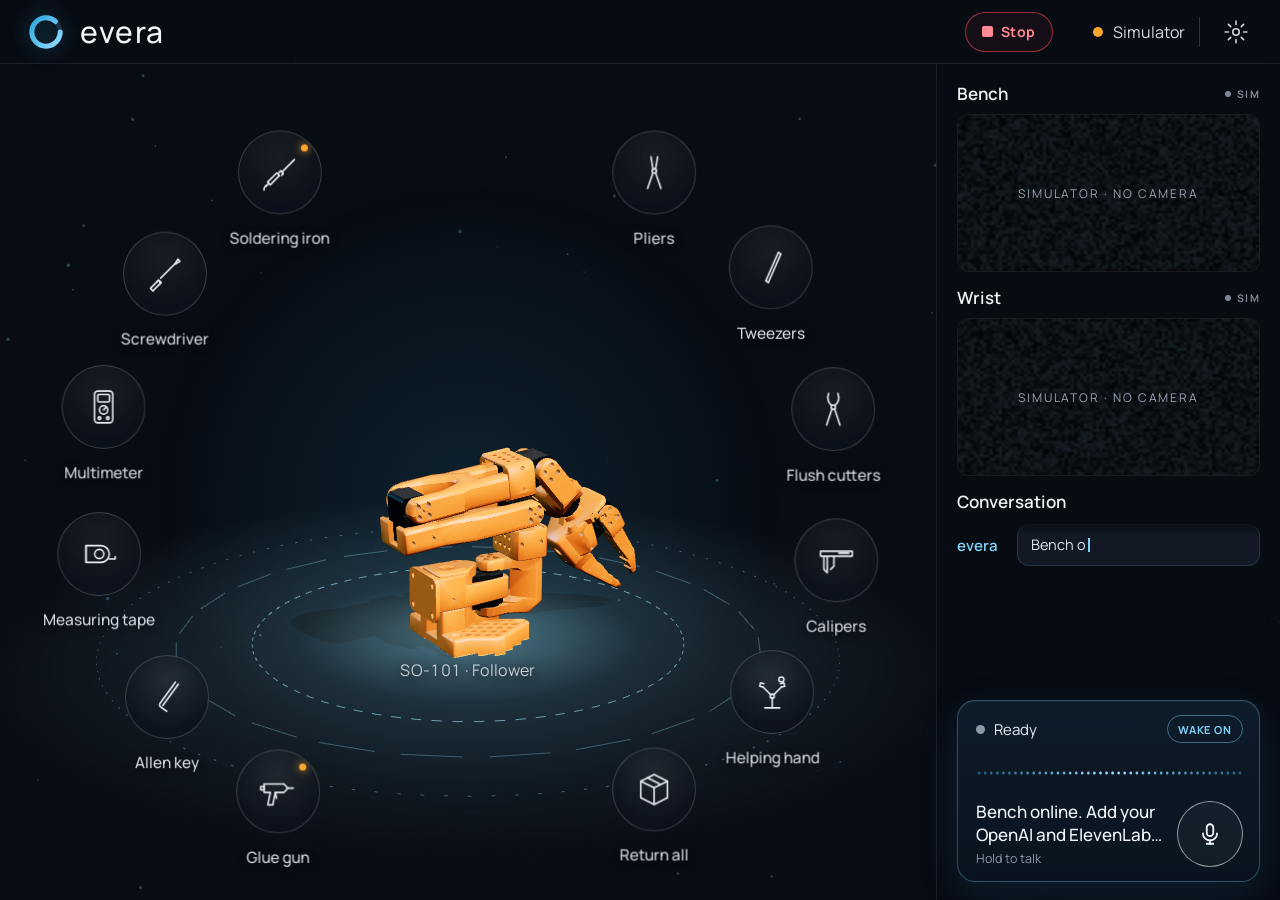
==== evera/index.html @ a0a50d76 "Add evera iPad control app and serve it from the dashboard - evera/: JARVIS-style iPad web app (3D S" ====
<!doctype html>
<html lang="en">
<head>
<meta charset="utf-8">
<meta name="viewport" content="width=device-width,initial-scale=1,maximum-scale=1,user-scalable=no,viewport-fit=cover">
<meta name="apple-mobile-web-app-capable" content="yes">
<meta name="mobile-web-app-capable" content="yes">
<meta name="apple-mobile-web-app-status-bar-style" content="black-translucent">
<meta name="apple-mobile-web-app-title" content="evera">
<meta name="theme-color" content="#080C13">
<link rel="manifest" href="manifest.json">
<link rel="apple-touch-icon" href="icon-180.png">
<link rel="icon" href="icon-180.png">
<title>evera</title>
<link rel="preconnect" href="https://fonts.googleapis.com">
<link href="https://fonts.googleapis.com/css2?family=Manrope:wght@400;500;600;700&display=swap" rel="stylesheet">
<link rel="stylesheet" href="app.css">
<script type="importmap">{"imports":{"three":"./vendor/three/three.module.js","three/addons/":"./vendor/three/addons/"}}</script>
</head>
<body>
<canvas id="bg" aria-hidden="true"></canvas>

<div id="app">
  <header>
    <div class="brand">
      <svg class="logo" id="logo" viewBox="0 0 48 48" aria-hidden="true">
        <defs><linearGradient id="lg-ring" x1="0" y1="0" x2="1" y2="1"><stop offset="0" stop-color="#2FA6E0"/><stop offset="1" stop-color="#8FDDFF"/></linearGradient></defs>
        <circle cx="24" cy="24" r="17" fill="none" stroke="rgba(127,211,247,.14)" stroke-width="6"/>
        <circle class="logo-arc" cx="24" cy="24" r="17" fill="none" stroke="url(#lg-ring)" stroke-width="6" stroke-linecap="round" stroke-dasharray="92 15"/>
      </svg>
      <span class="word">evera</span>
    </div>
    <div class="hright">
      <div id="runpill" class="runpill" aria-live="polite"><span class="rp-dot"></span><span id="runtext"></span></div>
      <button id="hstop" class="hstop" aria-label="Emergency stop"><span class="sq"></span>Stop</button>
      <div class="conn" id="conn"><span class="dot"></span><span id="conntext">Connecting</span></div>
      <div class="vsep"></div>
      <button id="gear" class="iconbtn" aria-label="Settings"></button>
    </div>
  </header>

  <main>
    <section id="stage">
      <canvas id="arm"></canvas>
      <svg id="links" aria-hidden="true">
        <defs>
          <linearGradient id="lg-link" gradientUnits="userSpaceOnUse" x1="0" y1="0" x2="1" y2="0"><stop offset="0" class="ls0"/><stop offset="1" class="ls1"/></linearGradient>
          <filter id="glow" x="-50%" y="-50%" width="200%" height="200%"><feGaussianBlur stdDeviation="3" result="b"/><feMerge><feMergeNode in="b"/><feMergeNode in="SourceGraphic"/></feMerge></filter>
        </defs>
        <path id="link-glow" fill="none" stroke-width="6" stroke-linecap="round"/>
        <path id="link-path" fill="none" stroke="url(#lg-link)" stroke-width="1.6" stroke-dasharray="3 7" stroke-linecap="round"/>
        <g id="link-dots" filter="url(#glow)"></g>
        <g id="target" filter="url(#glow)"><circle r="7" fill="none" stroke-width="1.5"/><circle r="2.5"/></g>
      </svg>
      <div id="tools"></div>
      <div id="modes"></div>
      <div id="armlabel" class="armlabel">SO-101 · Follower</div>
      <button id="bigstop" class="bigstop" aria-label="Emergency stop"><span class="sq"></span>STOP</button>
      <div id="armload" class="armload"><div class="al-ring"></div><span id="armpct">Loading arm</span></div>
    </section>

    <aside>
      <div class="sect">
        <div class="stitle">Bench <span class="live" id="live-top">LIVE</span></div>
        <button class="feed" data-cam="top" aria-label="Expand bench camera"><img alt=""><canvas class="noise"></canvas><span class="nosig">No signal</span><span class="scan"></span></button>
      </div>
      <div class="sect">
        <div class="stitle">Wrist <span class="live" id="live-wrist">LIVE</span></div>
        <button class="feed" data-cam="wrist" aria-label="Expand wrist camera"><img alt=""><canvas class="noise"></canvas><span class="nosig">No signal</span><span class="scan"></span></button>
      </div>
      <div class="stitle convo-title">Conversation</div>
      <div id="convo" aria-live="polite"></div>
      <div id="vc" class="vc idle">
        <div class="vhead"><span class="vdot"></span><span id="vstate">Ready</span><button id="wakebtn" class="wakebtn" aria-label="Toggle wake word"></button></div>
        <canvas id="wave" aria-hidden="true"></canvas>
        <div class="vfoot">
          <div class="vtexts"><div id="vtext" class="vtext"></div><div id="vhint" class="vhint">Hold to talk</div></div>
          <button id="mic" class="mic" aria-label="Hold to talk to evera"></button>
        </div>
      </div>
    </aside>
  </main>
</div>

<div id="sheet" class="sheet" aria-hidden="true">
  <div class="sheet-card" role="dialog" aria-label="Settings">
    <div class="sh-head"><span>Settings</span><button id="sh-close" class="iconbtn" aria-label="Close settings"></button></div>
    <div class="sh-body">
      <div class="sh-group">Brain · OpenAI</div>
      <label>API key<input id="s-openaiKey" type="password" autocomplete="off" placeholder="sk-…"></label>
      <label>Chat model<input id="s-openaiModel" list="dl-models" autocomplete="off"></label>
      <datalist id="dl-models"><option value="gpt-4.1-mini"><option value="gpt-4o-mini"><option value="gpt-4.1"><option value="gpt-5-mini"></datalist>
      <label>Transcription model<input id="s-sttModel" list="dl-stt" autocomplete="off"></label>
      <datalist id="dl-stt"><option value="gpt-4o-mini-transcribe"><option value="gpt-4o-transcribe"><option value="whisper-1"></datalist>
      <div class="sh-group">Voice · ElevenLabs</div>
      <label>API key<input id="s-elevenKey" type="password" autocomplete="off" placeholder="xi-…"></label>
      <label>Voice ID<input id="s-elevenVoice" autocomplete="off"></label>
      <label>Model<input id="s-elevenModel" autocomplete="off"></label>
      <label class="row">Wake word “evera”<input id="s-wake" type="checkbox"></label>
      <div class="sh-group">Robot</div>
      <label>Link<select id="s-link"><option value="auto">Auto (simulate when the arm is offline)</option><option value="real">Real arm only</option><option value="sim">Simulator</option></select></label>
      <label>Dashboard URL<input id="s-backend" autocomplete="off" placeholder="blank = this server"></label>
      <div class="sh-btns"><button id="s-test" class="pill">Test voice</button><button id="s-view" class="pill">Reset 3D view</button></div>
      <div id="s-diag" class="diag"></div>
      <p class="fine">Keys stay on this iPad (browser storage). They are never in the code.</p>
    </div>
  </div>
</div>

<div id="lightbox" class="lightbox" aria-hidden="true"><img alt=""><span class="lb-title"></span></div>
<div id="toasts"></div>

<div id="boot">
  <svg class="boot-ring" viewBox="0 0 120 120" aria-hidden="true">
    <circle cx="60" cy="60" r="44" fill="none" stroke="rgba(127,211,247,.12)" stroke-width="12"/>
    <circle class="br-arc" cx="60" cy="60" r="44" fill="none" stroke="url(#lg-ring)" stroke-width="12" stroke-linecap="round"/>
    <circle class="br-orbit" cx="60" cy="60" r="56" fill="none" stroke="rgba(127,211,247,.35)" stroke-width="1" stroke-dasharray="2 6"/>
  </svg>
  <div class="boot-word" id="bootword">evera</div>
  <div class="boot-lines" id="bootlines"></div>
  <div class="boot-skip">tap to skip</div>
</div>

<div id="rotate"><div>Rotate your iPad to landscape</div></div>

<script type="module" src="app.js"></script>
</body>
</html>
---- evera/app.css ----
:root {
  --bg: #080c13;
  --panel: #0e141d;
  --panel2: #121a25;
  --line: rgba(255, 255, 255, 0.08);
  --line2: rgba(255, 255, 255, 0.16);
  --text: #e9eef4;
  --dim: #8d98a8;
  --cyan: #7fd3f7;
  --cyan2: #2fa6e0;
  --green: #2bd46f;
  --red: #ff4b5c;
  --amber: #ffa630;
  --acc: var(--cyan);
  --acc2: var(--cyan2);
  --font: 'Manrope', -apple-system, 'SF Pro Display', 'Helvetica Neue', sans-serif;
}
body.hot { --acc: #ffb54d; --acc2: #ff8a1f; }

* { box-sizing: border-box; }
html, body {
  margin: 0; height: 100%; overflow: hidden; background: var(--bg); color: var(--text);
  font-family: var(--font); -webkit-font-smoothing: antialiased;
  -webkit-user-select: none; user-select: none; -webkit-touch-callout: none;
  -webkit-tap-highlight-color: transparent; overscroll-behavior: none; touch-action: manipulation;
}
button { font: inherit; color: inherit; cursor: pointer; -webkit-tap-highlight-color: transparent; }
input, select { -webkit-user-select: text; user-select: text; }

#bg { position: fixed; inset: 0; width: 100%; height: 100%; z-index: 0; }
#app {
  position: fixed; inset: 0; z-index: 1; display: grid; grid-template-rows: 64px minmax(0, 1fr);
  padding: env(safe-area-inset-top) env(safe-area-inset-right) env(safe-area-inset-bottom) env(safe-area-inset-left);
}

/* ------------------------------------------------------------- header */
header {
  display: flex; align-items: center; justify-content: space-between; padding: 0 22px 0 26px;
  border-bottom: 1px solid var(--line); background: linear-gradient(180deg, rgba(8, 12, 19, 0.9), rgba(8, 12, 19, 0.55));
  backdrop-filter: blur(10px); -webkit-backdrop-filter: blur(10px);
}
.brand { display: flex; align-items: center; gap: 14px; }
.logo { width: 40px; height: 40px; filter: drop-shadow(0 0 10px rgba(47, 166, 224, 0.45)); }
.logo-arc { transform-origin: 24px 24px; animation: spin 9s linear infinite; }
body.v-thinking .logo-arc { animation-duration: 0.9s; }
body.v-listening .logo { animation: breathe 1.1s ease-in-out infinite; }
body.v-speaking .logo-arc { animation-duration: 2.2s; }
.word { font-size: 30px; font-weight: 500; letter-spacing: 0.05em; color: #f2f6fa; }

.hright { display: flex; align-items: center; gap: 14px; }
.conn { display: flex; align-items: center; gap: 10px; font-size: 16px; color: #d7dee7; min-width: 118px; justify-content: flex-end; }
.conn .dot, .rp-dot { width: 10px; height: 10px; border-radius: 50%; background: var(--dim); box-shadow: 0 0 0 0 rgba(43, 212, 111, 0.6); }
.conn.ok .dot { background: var(--green); animation: ping 2.4s ease-out infinite; }
.conn.sim .dot { background: var(--amber); }
.conn.off .dot { background: var(--red); }
.vsep { width: 1px; height: 30px; background: var(--line2); }
.iconbtn { width: 44px; height: 44px; border-radius: 12px; border: none; background: transparent; color: #c9d2dd; display: grid; place-items: center; transition: background 0.2s, transform 0.2s; }
.iconbtn:active { transform: scale(0.92); }
#gear svg { transition: transform 0.6s cubic-bezier(0.2, 0.9, 0.3, 1.2); }
#gear:active svg { transform: rotate(90deg); }

.runpill {
  display: flex; align-items: center; gap: 10px; height: 38px; padding: 0 16px; border-radius: 999px;
  border: 1px solid color-mix(in srgb, var(--acc) 55%, transparent); background: color-mix(in srgb, var(--acc) 10%, transparent);
  color: var(--acc); font-size: 14.5px; font-weight: 600; font-variant-numeric: tabular-nums;
  opacity: 0; transform: translateY(-6px) scale(0.96); pointer-events: none; transition: opacity 0.3s, transform 0.35s cubic-bezier(0.2, 0.9, 0.3, 1.3);
}
.runpill .rp-dot { background: var(--acc); animation: blink 1s steps(2) infinite; }
body.running .runpill { opacity: 1; transform: none; }
.hstop {
  display: flex; align-items: center; gap: 8px; height: 40px; padding: 0 16px; border-radius: 999px;
  border: 1.5px solid rgba(255, 75, 92, 0.55); background: rgba(255, 75, 92, 0.06); color: #ff8994; font-weight: 700; font-size: 14px; letter-spacing: 0.04em;
  transition: background 0.2s, color 0.2s, transform 0.15s, box-shadow 0.3s;
}
.hstop .sq, .bigstop .sq { width: 11px; height: 11px; border-radius: 2px; background: currentColor; }
body.running .hstop { background: var(--red); color: #fff; border-color: var(--red); box-shadow: 0 0 22px rgba(255, 75, 92, 0.5); }
.hstop:active { transform: scale(0.94); }

/* ------------------------------------------------------------- layout */
main { display: grid; grid-template-columns: minmax(0, 1fr) 344px; min-height: 0; }
#stage { position: relative; overflow: hidden; min-height: 0; }
#stage::before {
  content: ''; position: absolute; left: 50%; top: 52%; width: 720px; height: 720px; transform: translate(-50%, -50%);
  background: radial-gradient(circle, color-mix(in srgb, var(--acc2) 14%, transparent), transparent 62%); pointer-events: none; transition: background 1s;
}
#arm { position: absolute; inset: 0; width: 100%; height: 100%; display: block; touch-action: none; }
#links { position: absolute; inset: 0; width: 100%; height: 100%; pointer-events: none; overflow: visible; }
#links .ls0 { stop-color: var(--acc); stop-opacity: 0.95; }
#links .ls1 { stop-color: var(--acc); stop-opacity: 0.25; }
#link-glow { stroke: var(--acc); opacity: 0.12; }
#link-dots circle { fill: var(--acc); }
#target circle:first-child { stroke: var(--acc); }
#target circle:last-child { fill: var(--acc); }
#links { opacity: 0; transition: opacity 0.4s; }
#stage.has-sel #links { opacity: 1; }

/* ------------------------------------------------------------- tools */
#tools { position: absolute; inset: 0; pointer-events: none; }
.tool {
  position: absolute; left: 0; top: 0; width: 0; height: 0; padding: 0; border: none; background: none;
  pointer-events: auto; will-change: transform; opacity: 0;
}
.orb {
  position: absolute; left: 0; top: 0; width: 84px; height: 84px; transform: translate(-50%, -50%);
  border-radius: 50%; display: grid; place-items: center; color: #e6ecf3; overflow: hidden;
  border: 1.5px solid rgba(255, 255, 255, 0.2);
  background: radial-gradient(circle at 50% 30%, rgba(255, 255, 255, 0.07), rgba(13, 19, 28, 0.82) 70%);
  backdrop-filter: blur(6px); -webkit-backdrop-filter: blur(6px);
  transition: width 0.45s cubic-bezier(0.2, 0.9, 0.3, 1.35), height 0.45s cubic-bezier(0.2, 0.9, 0.3, 1.35), background 0.35s, color 0.35s, border-color 0.35s, box-shadow 0.45s, opacity 0.35s;
}
.orb svg.ic { position: relative; z-index: 1; transition: transform 0.45s cubic-bezier(0.2, 0.9, 0.3, 1.35); }
.tool:active .orb { box-shadow: 0 0 0 8px rgba(127, 211, 247, 0.08); }
.tool .label {
  position: absolute; left: 0; top: 54px; transform: translateX(-50%); white-space: nowrap;
  font-size: 15.5px; font-weight: 500; color: #d3dae3; transition: top 0.45s cubic-bezier(0.2, 0.9, 0.3, 1.35), color 0.3s, opacity 0.3s;
  text-shadow: 0 2px 10px rgba(0, 0, 0, 0.8);
}
#tools.has-sel .tool:not(.sel) .orb { opacity: 0.72; }
#tools.has-sel .tool:not(.sel) .label { opacity: 0.7; }
.tool.sel .orb {
  width: 110px; height: 110px; color: #07111d; border-color: transparent;
  background: radial-gradient(circle at 38% 28%, #e3f6ff, var(--acc) 52%, var(--acc2));
  box-shadow: 0 0 0 7px color-mix(in srgb, var(--acc) 13%, transparent), 0 0 60px color-mix(in srgb, var(--acc) 50%, transparent);
  animation: halo 2.6s ease-in-out infinite;
}
.tool.sel .orb svg.ic { transform: scale(1.12); }
.tool.sel .label { top: 66px; color: #fff; font-weight: 600; }
.tool.hot-tag .orb::after { content: ''; position: absolute; right: 13px; top: 13px; width: 7px; height: 7px; border-radius: 50%; background: var(--amber); box-shadow: 0 0 8px var(--amber); }
.tool.sel.hot-tag .orb::after { display: none; }
.prog { position: absolute; inset: -9px; width: calc(100% + 18px); height: calc(100% + 18px); transform: rotate(-90deg); pointer-events: none; overflow: visible; opacity: 0; transition: opacity 0.3s; }
.prog circle { fill: none; stroke: var(--acc); stroke-width: 3; stroke-linecap: round; filter: drop-shadow(0 0 6px var(--acc)); }
.tool.runningtool .prog { opacity: 1; }
.tool.runningtool .orb { overflow: visible; }
.ripple { position: absolute; border-radius: 50%; background: rgba(255, 255, 255, 0.35); transform: translate(-50%, -50%) scale(0); animation: ripple 0.65s ease-out forwards; pointer-events: none; }

/* mode chips */
#modes { position: absolute; left: 0; top: 0; display: flex; flex-direction: column; align-items: center; gap: 8px; pointer-events: none; will-change: transform; }
#modes.right { align-items: flex-end; }
.chip {
  display: flex; align-items: center; gap: 12px; min-height: 52px; padding: 8px 18px 8px 8px; border-radius: 999px; text-align: left;
  border: 1px solid var(--line2); background: rgba(12, 18, 27, 0.86); backdrop-filter: blur(12px); -webkit-backdrop-filter: blur(12px);
  opacity: 0; transform: translateY(-10px) scale(0.9); pointer-events: none;
  transition: opacity 0.3s, transform 0.42s cubic-bezier(0.2, 0.9, 0.3, 1.35), border-color 0.2s, background 0.2s;
  transition-delay: calc(var(--i) * 70ms);
}
#modes.show .chip { opacity: 1; transform: none; pointer-events: auto; }
.chip .pl { width: 36px; height: 36px; border-radius: 50%; display: grid; place-items: center; background: var(--acc); color: #07111d; flex: none; box-shadow: 0 0 18px color-mix(in srgb, var(--acc) 50%, transparent); }
.chip b { display: block; font-size: 15.5px; font-weight: 600; }
.chip small { display: block; font-size: 11.5px; color: var(--dim); margin-top: 1px; max-width: 168px; white-space: nowrap; overflow: hidden; text-overflow: ellipsis; }
.chip:active { transform: scale(0.96); background: rgba(30, 44, 60, 0.9); }

.armlabel {
  position: absolute; left: 0; top: 0; transform: translate(-50%, 0); font-size: 16px; color: #c4ccd6; white-space: nowrap; pointer-events: none;
  letter-spacing: 0.02em; text-shadow: 0 2px 12px rgba(0, 0, 0, 0.9); font-variant-numeric: tabular-nums;
}
body.running .armlabel { color: var(--acc); font-weight: 600; }
.bigstop {
  position: absolute; left: 50%; bottom: 22px; display: flex; align-items: center; gap: 12px; height: 60px; padding: 0 30px;
  border-radius: 999px; border: none; background: var(--red); color: #fff; font-weight: 800; font-size: 17px; letter-spacing: 0.16em;
  box-shadow: 0 10px 40px rgba(255, 75, 92, 0.45); opacity: 0; pointer-events: none; transform: translate(-50%, 30px) scale(0.9);
  transition: opacity 0.3s, transform 0.4s cubic-bezier(0.2, 0.9, 0.3, 1.35);
}
.bigstop::before { content: ''; position: absolute; inset: -6px; border-radius: inherit; border: 2px solid rgba(255, 75, 92, 0.5); animation: ring 1.6s ease-out infinite; }
body.running .bigstop { opacity: 1; pointer-events: auto; transform: translate(-50%, 0); }
.bigstop:active { transform: translate(-50%, 0) scale(0.95); }
.armload { position: absolute; left: 50%; top: 50%; transform: translate(-50%, -50%); display: flex; flex-direction: column; align-items: center; gap: 14px; color: var(--dim); font-size: 13px; letter-spacing: 0.14em; text-transform: uppercase; transition: opacity 0.5s; pointer-events: none; }
.al-ring { width: 54px; height: 54px; border-radius: 50%; border: 2px solid rgba(127, 211, 247, 0.15); border-top-color: var(--cyan); animation: spin 0.9s linear infinite; }
.armload.done { opacity: 0; }
body.flash #stage::after { content: ''; position: absolute; inset: 0; box-shadow: inset 0 0 120px rgba(255, 75, 92, 0.55); animation: fade 1.2s ease-out forwards; pointer-events: none; }

/* ------------------------------------------------------------- sidebar */
aside { border-left: 1px solid var(--line); padding: 16px 20px 18px; display: flex; flex-direction: column; min-height: 0; background: rgba(8, 12, 19, 0.55); backdrop-filter: blur(8px); -webkit-backdrop-filter: blur(8px); }
.stitle { display: flex; align-items: center; justify-content: space-between; font-size: 17px; font-weight: 600; color: #eef2f6; margin: 2px 0 9px; }
.sect { margin-bottom: 12px; }
.live { font-size: 10.5px; font-weight: 700; letter-spacing: 0.14em; color: var(--green); display: flex; align-items: center; gap: 6px; opacity: 0.9; }
.live::before { content: ''; width: 6px; height: 6px; border-radius: 50%; background: currentColor; animation: blink 1.4s steps(2) infinite; }
.live.off { color: var(--dim); }
.live.off::before { animation: none; }
.feed {
  position: relative; display: block; width: 100%; height: clamp(104px, 19vh, 158px); padding: 0; border-radius: 12px; overflow: hidden;
  border: 1px solid var(--line); background: #05080d;
}
.feed img { position: absolute; inset: 0; width: 100%; height: 100%; object-fit: cover; opacity: 0; transition: opacity 0.6s; }
.feed.ok img { opacity: 1; }
.feed .noise { position: absolute; inset: 0; width: 100%; height: 100%; opacity: 0.5; }
.feed.ok .noise, .feed.ok .nosig { display: none; }
.feed .nosig { position: absolute; inset: 0; display: grid; place-items: center; font-size: 12px; letter-spacing: 0.16em; text-transform: uppercase; color: #9aa5b4; }
.feed .scan { position: absolute; left: 0; right: 0; height: 30%; top: -30%; background: linear-gradient(180deg, transparent, rgba(127, 211, 247, 0.1), transparent); animation: scan 4s linear infinite; pointer-events: none; }
.feed:active { transform: scale(0.985); }
.convo-title { margin-top: 2px; }
#convo { flex: 1; min-height: 56px; overflow-y: auto; display: flex; flex-direction: column; gap: 9px; padding: 2px 0 10px; scrollbar-width: none; -webkit-mask-image: linear-gradient(180deg, transparent, #000 14px); mask-image: linear-gradient(180deg, transparent, #000 14px); }
#convo::-webkit-scrollbar { display: none; }
.msg { display: grid; grid-template-columns: 50px minmax(0, 1fr); align-items: center; gap: 10px; animation: msgin 0.45s cubic-bezier(0.2, 0.9, 0.3, 1.2) both; }
.msg .who { font-size: 15px; color: var(--dim); }
.msg.evera .who { color: var(--cyan); font-weight: 600; }
.msg.sys .who { color: var(--amber); }
.msg .bub { background: rgba(22, 30, 42, 0.85); border: 1px solid var(--line); border-radius: 12px; padding: 10px 13px; font-size: 14.5px; line-height: 1.38; color: #dde4ec; }
.msg.evera .bub { border-color: rgba(127, 211, 247, 0.16); }
.msg .caret { display: inline-block; width: 2px; height: 1em; background: var(--cyan); margin-left: 2px; vertical-align: -2px; animation: blink 0.8s steps(2) infinite; }

/* voice card */
.vc {
  position: relative; flex: none; border-radius: 18px; padding: 14px 16px 14px 18px; overflow: hidden;
  background: linear-gradient(180deg, rgba(19, 39, 58, 0.62), rgba(11, 21, 33, 0.85));
  border: 1px solid rgba(127, 211, 247, 0.3); box-shadow: 0 12px 40px rgba(47, 166, 224, 0.14), inset 0 1px 0 rgba(255, 255, 255, 0.05);
  transition: border-color 0.3s, box-shadow 0.4s;
}
.vc::before { content: ''; position: absolute; inset: 0; background: linear-gradient(110deg, transparent 30%, rgba(127, 211, 247, 0.12) 50%, transparent 70%); transform: translateX(-100%); pointer-events: none; }
.vc.thinking::before { animation: sweep 1.3s ease-in-out infinite; }
.vc.listening { border-color: rgba(127, 211, 247, 0.75); box-shadow: 0 0 0 4px rgba(127, 211, 247, 0.08), 0 14px 50px rgba(47, 166, 224, 0.35); }
.vc.speaking { border-color: rgba(127, 211, 247, 0.55); }
.vhead { display: flex; align-items: center; gap: 9px; font-size: 15px; color: #e6edf3; }
.vdot { width: 9px; height: 9px; border-radius: 50%; background: var(--dim); }
.vc.listening .vdot, .vc.speaking .vdot { background: var(--cyan); animation: ping 1.2s ease-out infinite; box-shadow: 0 0 0 0 rgba(127, 211, 247, 0.6); }
.vc.thinking .vdot { background: var(--cyan); animation: blink 0.6s steps(2) infinite; }
.wakebtn { margin-left: auto; height: 28px; padding: 0 10px; border-radius: 999px; border: 1px solid var(--line2); background: transparent; font-size: 11px; font-weight: 700; letter-spacing: 0.08em; color: var(--dim); }
.wakebtn.on { color: var(--cyan); border-color: rgba(127, 211, 247, 0.45); }
#wave { display: block; width: 100%; height: 44px; margin: 8px 0 6px; }
.vfoot { display: flex; align-items: center; gap: 12px; }
.vtexts { flex: 1; min-width: 0; }
.vtext { font-size: 17px; font-weight: 500; color: #f2f6fa; line-height: 1.3; display: -webkit-box; -webkit-line-clamp: 2; -webkit-box-orient: vertical; overflow: hidden; min-height: 22px; }
.vtext.ph { color: #9aa6b5; font-weight: 400; font-size: 15px; }
.vhint { font-size: 12.5px; color: var(--dim); margin-top: 4px; }
.mic {
  position: relative; flex: none; width: 66px; height: 66px; border-radius: 50%; border: 1.5px solid rgba(255, 255, 255, 0.55); background: rgba(255, 255, 255, 0.04);
  display: grid; place-items: center; color: #f4f8fb; transition: transform 0.2s cubic-bezier(0.2, 0.9, 0.3, 1.4), background 0.2s, border-color 0.2s, color 0.2s; touch-action: none;
}
.mic::after { content: ''; position: absolute; inset: -2px; border-radius: 50%; border: 2px solid var(--cyan); opacity: 0; }
.mic.held { transform: scale(1.08); background: var(--cyan); border-color: var(--cyan); color: #07111d; }
.mic.held::after { animation: ring 1.1s ease-out infinite; }

/* ------------------------------------------------------------- settings sheet */
.sheet { position: fixed; inset: 0; z-index: 20; background: rgba(3, 6, 10, 0.5); opacity: 0; pointer-events: none; transition: opacity 0.3s; }
.sheet.open { opacity: 1; pointer-events: auto; }
.sheet-card {
  position: absolute; right: 14px; top: 14px; bottom: 14px; width: min(430px, calc(100% - 28px)); border-radius: 22px; overflow: hidden;
  background: rgba(14, 20, 30, 0.92); border: 1px solid var(--line2); backdrop-filter: blur(20px); -webkit-backdrop-filter: blur(20px);
  transform: translateX(110%); transition: transform 0.45s cubic-bezier(0.2, 0.9, 0.3, 1.05); display: flex; flex-direction: column;
}
.sheet.open .sheet-card { transform: none; }
.sh-head { display: flex; align-items: center; justify-content: space-between; padding: 14px 12px 8px 22px; font-size: 20px; font-weight: 600; }
.sh-body { padding: 4px 22px 22px; overflow-y: auto; display: flex; flex-direction: column; gap: 10px; }
.sh-group { margin-top: 10px; font-size: 11px; letter-spacing: 0.16em; text-transform: uppercase; color: var(--cyan); font-weight: 700; }
.sh-body label { display: flex; flex-direction: column; gap: 6px; font-size: 13px; color: var(--dim); }
.sh-body label.row { flex-direction: row; align-items: center; justify-content: space-between; color: var(--text); font-size: 15px; min-height: 44px; }
.sh-body input:not([type='checkbox']), .sh-body select {
  height: 44px; border-radius: 11px; border: 1px solid var(--line2); background: rgba(5, 8, 13, 0.7); color: var(--text); padding: 0 12px; font: inherit; font-size: 15px; outline: none;
}
.sh-body input:focus, .sh-body select:focus { border-color: var(--cyan); }
.sh-body input[type='checkbox'] { width: 50px; height: 30px; appearance: none; -webkit-appearance: none; border-radius: 999px; background: #243142; position: relative; transition: background 0.2s; }
.sh-body input[type='checkbox']::after { content: ''; position: absolute; left: 3px; top: 3px; width: 24px; height: 24px; border-radius: 50%; background: #fff; transition: transform 0.25s cubic-bezier(0.2, 0.9, 0.3, 1.3); }
.sh-body input[type='checkbox']:checked { background: var(--cyan2); }
.sh-body input[type='checkbox']:checked::after { transform: translateX(20px); }
.sh-btns { display: flex; gap: 10px; margin-top: 8px; }
.pill { flex: 1; height: 46px; border-radius: 999px; border: 1px solid rgba(127, 211, 247, 0.4); background: rgba(127, 211, 247, 0.08); color: var(--cyan); font-weight: 600; }
.pill:active { transform: scale(0.97); }
.diag { font-size: 12.5px; color: var(--dim); line-height: 1.6; }
.diag b { color: var(--text); font-weight: 600; }
.fine { font-size: 12px; color: #6f7a89; margin: 4px 0 0; }

/* ------------------------------------------------------------- lightbox / toasts */
.lightbox { position: fixed; inset: 0; z-index: 25; background: rgba(3, 6, 10, 0.86); display: grid; place-items: center; opacity: 0; pointer-events: none; transition: opacity 0.3s; }
.lightbox.open { opacity: 1; pointer-events: auto; }
.lightbox img { width: min(86vw, 1000px); aspect-ratio: 4 / 3; max-height: 82vh; object-fit: contain; border-radius: 16px; border: 1px solid var(--line2); background: #000; transform: scale(0.9); transition: transform 0.45s cubic-bezier(0.2, 0.9, 0.3, 1.2); }
.lightbox.open img { transform: none; }
.lb-title { position: absolute; top: 24px; left: 30px; font-size: 18px; font-weight: 600; }
#toasts { position: fixed; top: 76px; left: 50%; transform: translateX(-50%); z-index: 30; display: flex; flex-direction: column; gap: 8px; align-items: center; pointer-events: none; }
.toast { padding: 11px 18px; border-radius: 999px; background: rgba(18, 26, 38, 0.95); border: 1px solid var(--line2); font-size: 14px; color: var(--text); box-shadow: 0 10px 30px rgba(0, 0, 0, 0.4); animation: toastin 0.4s cubic-bezier(0.2, 0.9, 0.3, 1.3) both; max-width: 640px; }
.toast.warn { border-color: rgba(255, 166, 48, 0.5); color: #ffd29a; }
.toast.err { border-color: rgba(255, 75, 92, 0.6); color: #ffb3ba; }
.toast.out { animation: toastout 0.3s ease-in forwards; }

/* ------------------------------------------------------------- boot + rotate */
#boot { position: fixed; inset: 0; z-index: 40; background: var(--bg); display: flex; flex-direction: column; align-items: center; justify-content: center; gap: 18px; transition: opacity 0.7s, transform 0.9s cubic-bezier(0.6, 0, 0.2, 1); }
#boot.gone { opacity: 0; transform: scale(1.06); pointer-events: none; }
.boot-ring { width: 128px; height: 128px; filter: drop-shadow(0 0 24px rgba(47, 166, 224, 0.5)); }
.br-arc { stroke-dasharray: 276; stroke-dashoffset: 276; transform-origin: 60px 60px; transform: rotate(-90deg); animation: draw 1.4s cubic-bezier(0.6, 0, 0.2, 1) forwards, spin 6s linear 1.4s infinite; }
.br-orbit { transform-origin: 60px 60px; animation: spin 14s linear infinite reverse; }
.boot-word { font-size: 46px; font-weight: 500; letter-spacing: 0.12em; color: #f2f6fa; min-height: 56px; }
.boot-word span { display: inline-block; opacity: 0; transform: translateY(10px); animation: letter 0.6s cubic-bezier(0.2, 0.9, 0.3, 1.3) forwards; }
.boot-lines { display: flex; flex-direction: column; gap: 6px; min-height: 76px; font-size: 13px; letter-spacing: 0.1em; color: var(--dim); text-transform: uppercase; align-items: center; }
.boot-lines div { animation: msgin 0.4s ease-out both; font-variant-numeric: tabular-nums; }
.boot-lines .ok { color: var(--cyan); }
.boot-skip { position: absolute; bottom: 28px; font-size: 12px; color: #4f5a69; letter-spacing: 0.12em; }
#rotate { display: none; }
@media (orientation: portrait) and (max-width: 1000px) {
  #rotate { display: grid; place-items: center; position: fixed; inset: 0; z-index: 50; background: var(--bg); font-size: 20px; color: var(--dim); }
}

@keyframes spin { to { transform: rotate(360deg); } }
@keyframes breathe { 50% { transform: scale(1.12); } }
@keyframes ping { 0% { box-shadow: 0 0 0 0 rgba(127, 211, 247, 0.55); } 100% { box-shadow: 0 0 0 10px rgba(127, 211, 247, 0); } }
@keyframes blink { 50% { opacity: 0.35; } }
@keyframes halo { 50% { box-shadow: 0 0 0 11px color-mix(in srgb, var(--acc) 9%, transparent), 0 0 80px color-mix(in srgb, var(--acc) 60%, transparent); } }
@keyframes ripple { to { transform: translate(-50%, -50%) scale(1); opacity: 0; } }
@keyframes ring { 0% { transform: scale(1); opacity: 0.9; } 100% { transform: scale(1.35); opacity: 0; } }
@keyframes fade { from { opacity: 1; } to { opacity: 0; } }
@keyframes scan { to { top: 100%; } }
@keyframes sweep { to { transform: translateX(100%); } }
@keyframes msgin { from { opacity: 0; transform: translateY(8px); } to { opacity: 1; transform: none; } }
@keyframes toastin { from { opacity: 0; transform: translateY(-10px) scale(0.95); } to { opacity: 1; transform: none; } }
@keyframes toastout { to { opacity: 0; transform: translateY(-8px); } }
@keyframes draw { to { stroke-dashoffset: 40; } }
@keyframes letter { to { opacity: 1; transform: none; } }
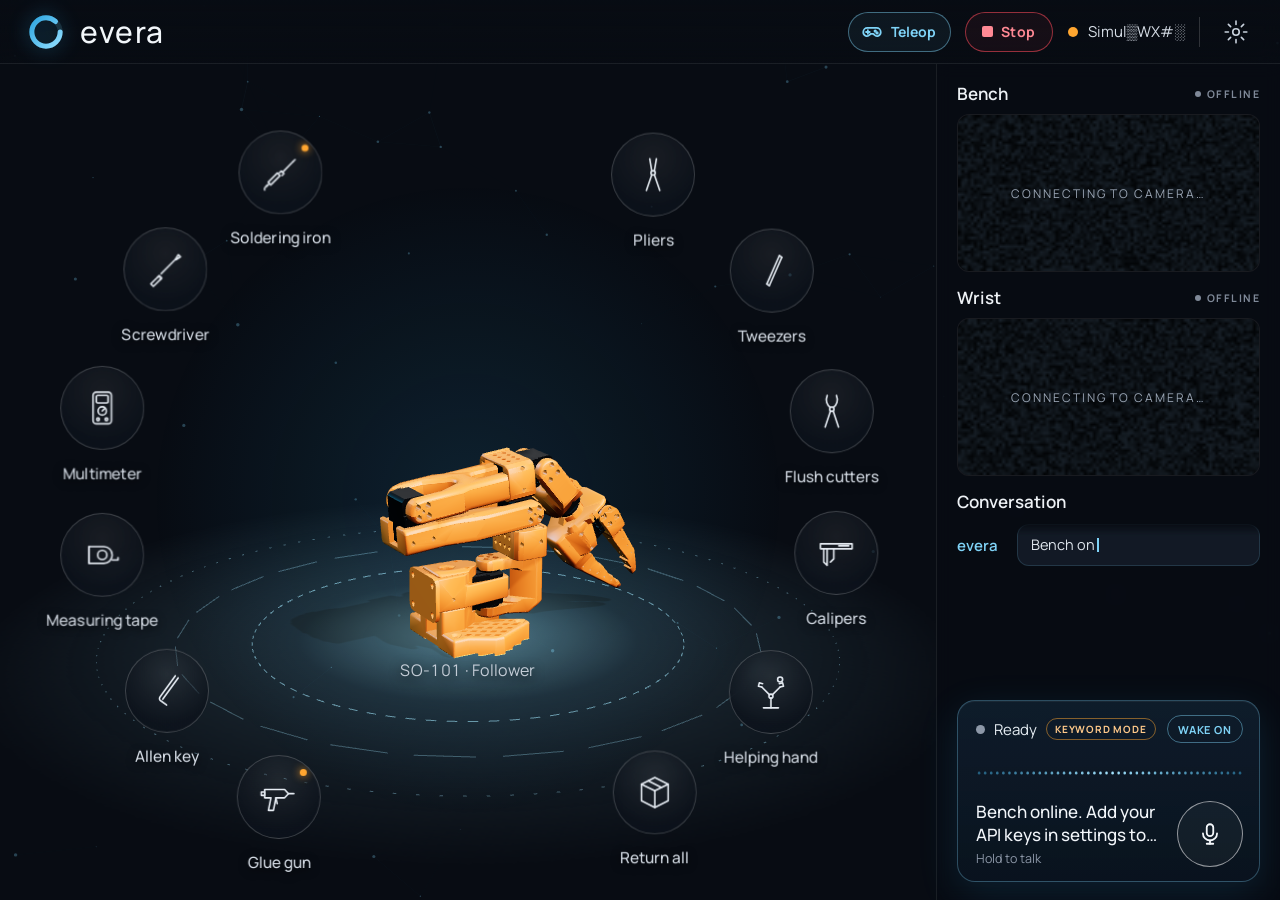
==== commit db42f971: "Connect evera to the robot: teleop, HTTPS tunnel, wake word, working STOP - serve.py serves the app " ====
--- a/evera/index.html
+++ b/evera/index.html
@@ -32,6 +32,7 @@
     </div>
     <div class="hright">
       <div id="runpill" class="runpill" aria-live="polite"><span class="rp-dot"></span><span id="runtext"></span></div>
+      <button id="teleop" class="telebtn" aria-label="Toggle teleop"><span class="tl-on">Teleop</span><span class="tl-off">End teleop</span></button>
       <button id="hstop" class="hstop" aria-label="Emergency stop"><span class="sq"></span>Stop</button>
       <div class="conn" id="conn"><span class="dot"></span><span id="conntext">Connecting</span></div>
       <div class="vsep"></div>
@@ -54,7 +55,9 @@
       </svg>
       <div id="tools"></div>
       <div id="modes"></div>
+      <div id="telebanner" class="telebanner"><span class="tb-dot"></span><b>Live teleop</b> · move the leader arm, the follower copies it</div>
       <div id="armlabel" class="armlabel">SO-101 · Follower</div>
+      <button id="release" class="releasebtn" aria-label="Release the tool">Got it · release</button>
       <button id="bigstop" class="bigstop" aria-label="Emergency stop"><span class="sq"></span>STOP</button>
       <div id="armload" class="armload"><div class="al-ring"></div><span id="armpct">Loading arm</span></div>
     </section>
@@ -71,7 +74,7 @@
       <div class="stitle convo-title">Conversation</div>
       <div id="convo" aria-live="polite"></div>
       <div id="vc" class="vc idle">
-        <div class="vhead"><span class="vdot"></span><span id="vstate">Ready</span><button id="wakebtn" class="wakebtn" aria-label="Toggle wake word"></button></div>
+        <div class="vhead"><span class="vdot"></span><span id="vstate">Ready</span><span id="brainbadge" class="brainbadge">KEYWORD MODE</span><button id="wakebtn" class="wakebtn" aria-label="Toggle wake word"></button></div>
         <canvas id="wave" aria-hidden="true"></canvas>
         <div class="vfoot">
           <div class="vtexts"><div id="vtext" class="vtext"></div><div id="vhint" class="vhint">Hold to talk</div></div>
@@ -86,10 +89,11 @@
   <div class="sheet-card" role="dialog" aria-label="Settings">
     <div class="sh-head"><span>Settings</span><button id="sh-close" class="iconbtn" aria-label="Close settings"></button></div>
     <div class="sh-body">
-      <div class="sh-group">Brain · OpenAI</div>
-      <label>API key<input id="s-openaiKey" type="password" autocomplete="off" placeholder="sk-…"></label>
-      <label>Chat model<input id="s-openaiModel" list="dl-models" autocomplete="off"></label>
-      <datalist id="dl-models"><option value="gpt-4.1-mini"><option value="gpt-4o-mini"><option value="gpt-4.1"><option value="gpt-5-mini"></datalist>
+      <div class="sh-group">Brain</div>
+      <label>Provider<select id="s-llmProvider"><option value="groq">Groq (fast, web research)</option><option value="openai">OpenAI (ChatGPT)</option><option value="xai">xAI (Grok)</option></select></label>
+      <label>API key<input id="s-openaiKey" type="password" autocomplete="off" placeholder="sk-… or xai-…"></label>
+      <label>Chat model<input id="s-openaiModel" list="dl-models" autocomplete="off" placeholder="default for the provider"></label>
+      <datalist id="dl-models"><option value="gpt-4.1-mini"><option value="gpt-4o-mini"><option value="grok-4.20-0309-non-reasoning"><option value="grok-4.7"></datalist>
       <label>Transcription model<input id="s-sttModel" list="dl-stt" autocomplete="off"></label>
       <datalist id="dl-stt"><option value="gpt-4o-mini-transcribe"><option value="gpt-4o-transcribe"><option value="whisper-1"></datalist>
       <div class="sh-group">Voice · ElevenLabs</div>
@@ -102,7 +106,7 @@
       <label>Dashboard URL<input id="s-backend" autocomplete="off" placeholder="blank = this server"></label>
       <div class="sh-btns"><button id="s-test" class="pill">Test voice</button><button id="s-view" class="pill">Reset 3D view</button></div>
       <div id="s-diag" class="diag"></div>
-      <p class="fine">Keys stay on this iPad (browser storage). They are never in the code.</p>
+      <p class="fine">Keys come from keys.local.js (not committed) or are typed here and kept on this iPad.</p>
     </div>
   </div>
 </div>
--- a/evera/app.css
+++ b/evera/app.css
@@ -48,7 +48,7 @@
 .word { font-size: 30px; font-weight: 500; letter-spacing: 0.05em; color: #f2f6fa; }
 
 .hright { display: flex; align-items: center; gap: 14px; }
-.conn { display: flex; align-items: center; gap: 10px; font-size: 16px; color: #d7dee7; min-width: 118px; justify-content: flex-end; }
+.conn { display: flex; align-items: center; gap: 10px; font-size: 15px; color: #d7dee7; min-width: 118px; justify-content: flex-end; }
 .conn .dot, .rp-dot { width: 10px; height: 10px; border-radius: 50%; background: var(--dim); box-shadow: 0 0 0 0 rgba(43, 212, 111, 0.6); }
 .conn.ok .dot { background: var(--green); animation: ping 2.4s ease-out infinite; }
 .conn.sim .dot { background: var(--amber); }
@@ -163,6 +163,36 @@
 .bigstop::before { content: ''; position: absolute; inset: -6px; border-radius: inherit; border: 2px solid rgba(255, 75, 92, 0.5); animation: ring 1.6s ease-out infinite; }
 body.running .bigstop { opacity: 1; pointer-events: auto; transform: translate(-50%, 0); }
 .bigstop:active { transform: translate(-50%, 0) scale(0.95); }
+.telebtn {
+  display: flex; align-items: center; gap: 8px; height: 40px; padding: 0 14px 0 12px; border-radius: 999px;
+  border: 1.5px solid rgba(127, 211, 247, 0.45); background: rgba(127, 211, 247, 0.06); color: var(--cyan); font-weight: 700; font-size: 14px;
+  transition: background 0.2s, color 0.2s, transform 0.15s, box-shadow 0.3s;
+}
+.telebtn .tl-off { display: none; }
+body.teleop .telebtn { background: var(--cyan); color: #07111d; border-color: var(--cyan); box-shadow: 0 0 22px rgba(127, 211, 247, 0.5); }
+body.teleop .telebtn .tl-on { display: none; }
+body.teleop .telebtn .tl-off { display: inline; }
+.telebtn:active { transform: scale(0.94); }
+.telebanner {
+  position: absolute; left: 50%; top: 22px; display: flex; align-items: center; gap: 10px; padding: 10px 18px; border-radius: 999px;
+  border: 1px solid rgba(127, 211, 247, 0.5); background: rgba(10, 24, 36, 0.85); color: #d8eef8; font-size: 14.5px; white-space: nowrap;
+  backdrop-filter: blur(10px); -webkit-backdrop-filter: blur(10px); box-shadow: 0 0 30px rgba(127, 211, 247, 0.2);
+  opacity: 0; pointer-events: none; transform: translate(-50%, -12px); transition: opacity 0.3s, transform 0.4s cubic-bezier(0.2, 0.9, 0.3, 1.35);
+}
+.telebanner b { color: var(--cyan); }
+.tb-dot { width: 9px; height: 9px; border-radius: 50%; background: var(--cyan); animation: ping 1.2s ease-out infinite; }
+body.teleop .telebanner { opacity: 1; transform: translate(-50%, 0); }
+body.teleop #stage::before { background: radial-gradient(circle, rgba(127, 211, 247, 0.2), transparent 62%); }
+.releasebtn {
+  position: absolute; left: 50%; bottom: 96px; height: 52px; padding: 0 26px; border-radius: 999px; border: 1.5px solid var(--acc);
+  background: color-mix(in srgb, var(--acc) 16%, rgba(8, 12, 19, 0.85)); color: var(--acc); font-weight: 700; font-size: 16px; letter-spacing: 0.04em;
+  backdrop-filter: blur(10px); -webkit-backdrop-filter: blur(10px); opacity: 0; pointer-events: none; transform: translate(-50%, 20px) scale(0.92);
+  transition: opacity 0.3s, transform 0.4s cubic-bezier(0.2, 0.9, 0.3, 1.35); box-shadow: 0 0 30px color-mix(in srgb, var(--acc) 35%, transparent);
+}
+body.offering .releasebtn { opacity: 1; pointer-events: auto; transform: translate(-50%, 0); animation: halo 2.2s ease-in-out infinite; }
+.releasebtn:active { transform: translate(-50%, 0) scale(0.95); }
+.brainbadge { display: none; height: 22px; padding: 0 8px; border-radius: 999px; border: 1px solid rgba(255, 166, 48, 0.5); color: #ffc98a; font-size: 10px; font-weight: 700; letter-spacing: 0.08em; align-items: center; }
+.brainbadge.on { display: inline-flex; }
 .armload { position: absolute; left: 50%; top: 50%; transform: translate(-50%, -50%); display: flex; flex-direction: column; align-items: center; gap: 14px; color: var(--dim); font-size: 13px; letter-spacing: 0.14em; text-transform: uppercase; transition: opacity 0.5s; pointer-events: none; }
 .al-ring { width: 54px; height: 54px; border-radius: 50%; border: 2px solid rgba(127, 211, 247, 0.15); border-top-color: var(--cyan); animation: spin 0.9s linear infinite; }
 .armload.done { opacity: 0; }
@@ -206,7 +236,9 @@
   transition: border-color 0.3s, box-shadow 0.4s;
 }
 .vc::before { content: ''; position: absolute; inset: 0; background: linear-gradient(110deg, transparent 30%, rgba(127, 211, 247, 0.12) 50%, transparent 70%); transform: translateX(-100%); pointer-events: none; }
-.vc.thinking::before { animation: sweep 1.3s ease-in-out infinite; }
+.vc.thinking::before, .vc.researching::before { animation: sweep 1.3s ease-in-out infinite; }
+.vc.researching { border-color: rgba(127, 211, 247, 0.6); }
+.vc.researching .vdot { background: var(--cyan); animation: blink 0.6s steps(2) infinite; }
 .vc.listening { border-color: rgba(127, 211, 247, 0.75); box-shadow: 0 0 0 4px rgba(127, 211, 247, 0.08), 0 14px 50px rgba(47, 166, 224, 0.35); }
 .vc.speaking { border-color: rgba(127, 211, 247, 0.55); }
 .vhead { display: flex; align-items: center; gap: 9px; font-size: 15px; color: #e6edf3; }
